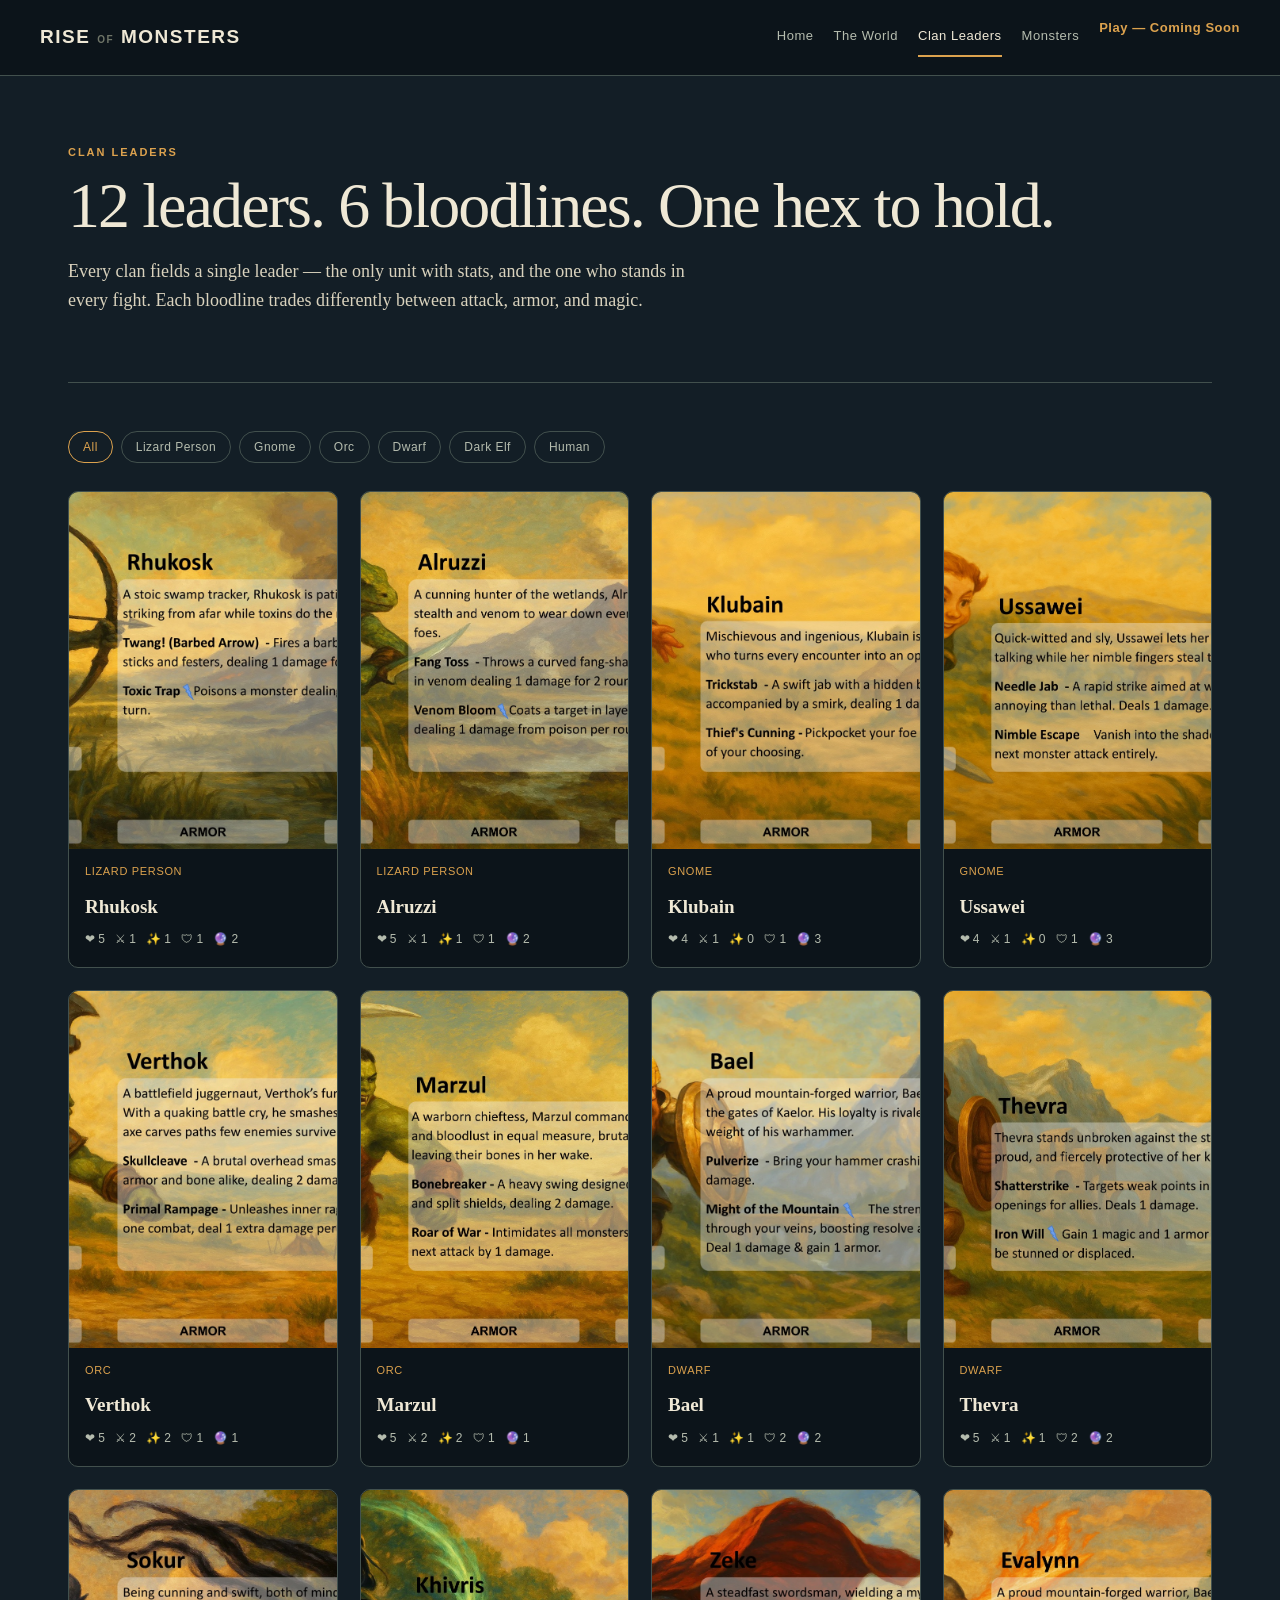
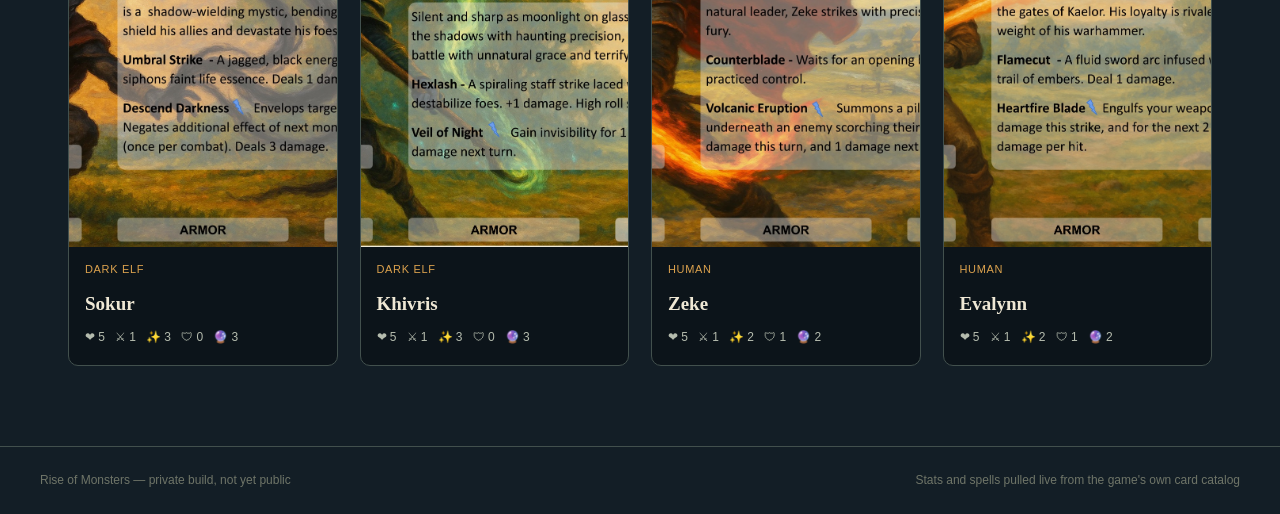
==== clans.html @ b1db849e "Initial publish: Rise of Monsters marketing site Standalone static site (home, world/lore, Clan Lead" ====
<!doctype html>
<html lang="en">
<head>
  <meta charset="utf-8">
  <meta name="viewport" content="width=device-width, initial-scale=1">
  <meta name="theme-color" content="#131e26">
  <title>Clan Leaders — Rise of Monsters</title>
  <link rel="stylesheet" href="/site.css">
</head>
<body>
  <header class="site-header">
    <a href="/" class="wordmark">RISE <small>OF</small> MONSTERS</a>
    <nav class="site-nav">
      <a href="/">Home</a>
      <a href="/world.html">The World</a>
      <a href="/clans.html" aria-current="page">Clan Leaders</a>
      <a href="/monsters.html">Monsters</a>
      <span class="cta quiet" aria-disabled="true" title="Playable demo not yet released">Play — Coming Soon</span>
    </nav>
  </header>

  <main>
    <section class="hero" style="text-align:left;padding-top:20px">
      <p class="eyebrow">Clan Leaders</p>
      <h1>12 leaders. 6 bloodlines. One hex to hold.</h1>
      <p class="lede" style="margin-left:0">
        Every clan fields a single leader — the only unit with stats, and the one who stands
        in every fight. Each bloodline trades differently between attack, armor, and magic.
      </p>
    </section>

    <div class="gallery-filters" id="filters">
      <button data-filter="all" class="active">All</button>
      <button data-filter="Lizard Person">Lizard Person</button>
      <button data-filter="Gnome">Gnome</button>
      <button data-filter="Orc">Orc</button>
      <button data-filter="Dwarf">Dwarf</button>
      <button data-filter="Dark Elf">Dark Elf</button>
      <button data-filter="Human">Human</button>
    </div>

    <div class="card-grid" id="grid">
      <p class="loading">Loading the roster…</p>
    </div>
  </main>

  <dialog id="detail">
    <div class="detail-body">
      <button class="close" id="close-detail">Close</button>
      <div class="detail-img"></div>
      <p class="eyebrow detail-subtitle"></p>
      <h2 class="detail-title"></h2>
      <p class="stats detail-stats" style="font-size:13px;color:#b5bcae;margin-bottom:12px"></p>
      <p class="detail-body-text" style="color:#d9d2bd"></p>
    </div>
  </dialog>

  <footer class="site-footer">
    <span>Rise of Monsters — private build, not yet public</span>
    <span>Stats and spells pulled live from the game's own card catalog</span>
  </footer>

  <script type="module" src="/clans-page.js"></script>
</body>
</html>
---- site.css ----
:root {
  color-scheme: dark;
  --paper: #efe8d5;
  --ink: #29322f;
  --muted: #6f7568;
  --gold: #dca24e;
  --night: #131e26;
  --night-deep: #0c141a;
  --line: #42504d;
}
* {
  box-sizing: border-box;
}
body {
  margin: 0;
  background: var(--night);
  color: var(--paper);
  font: 16px/1.6 Georgia, "Times New Roman", serif;
}
a {
  color: inherit;
}
h1, h2, h3, p {
  margin-top: 0;
}
h1 {
  font-size: clamp(36px, 5vw, 64px);
  line-height: 1.05;
  font-weight: 400;
  letter-spacing: -0.03em;
  margin-bottom: 18px;
}
h2 {
  font-size: clamp(24px, 3vw, 32px);
  font-weight: 400;
  margin-bottom: 14px;
}
h3 {
  font-size: 19px;
  font-weight: 700;
  margin-bottom: 6px;
}
.eyebrow {
  font-family: Arial, Helvetica, sans-serif;
  font-size: 11px;
  letter-spacing: 0.18em;
  font-weight: 700;
  color: var(--gold);
  text-transform: uppercase;
  margin: 0 0 10px;
}
.site-header {
  min-height: 76px;
  border-bottom: 1px solid var(--line);
  display: flex;
  align-items: center;
  flex-wrap: wrap;
  gap: 24px;
  padding: 16px max(24px, calc((100vw - 1200px) / 2));
  background: var(--night-deep);
}
.site-header .wordmark {
  text-decoration: none;
  font-family: Arial, Helvetica, sans-serif;
  font-size: 19px;
  font-weight: 700;
  letter-spacing: 0.08em;
}
.site-header .wordmark small {
  font-size: 10px;
  color: var(--muted);
}
.site-nav {
  display: flex;
  gap: 20px;
  margin-left: auto;
  font-family: Arial, Helvetica, sans-serif;
  font-size: 13px;
  letter-spacing: 0.04em;
}
.site-nav a {
  text-decoration: none;
  color: #b5bcae;
  padding: 8px 0;
  border-bottom: 2px solid transparent;
}
.site-nav a:hover,
.site-nav a[aria-current="page"] {
  color: var(--paper);
  border-bottom-color: var(--gold);
}
.site-nav .cta {
  color: var(--gold);
  font-weight: 700;
}
main {
  max-width: 1200px;
  margin: auto;
  padding: 48px 28px 80px;
}
.hero {
  padding: 60px 0 40px;
  text-align: center;
  border-bottom: 1px solid var(--line);
  margin-bottom: 48px;
}
.hero p.lede {
  max-width: 640px;
  margin: 0 auto 28px;
  color: #d9d2bd;
  font-size: 18px;
}
.btn {
  display: inline-block;
  font-family: Arial, Helvetica, sans-serif;
  font-weight: 700;
  font-size: 14px;
  letter-spacing: 0.03em;
  text-decoration: none;
  padding: 13px 22px;
  border-radius: 4px;
  border: 1px solid var(--gold);
  background: var(--gold);
  color: #202a2d;
  margin: 0 8px;
}
.btn.quiet {
  background: transparent;
  color: var(--paper);
  border-color: currentColor;
}
.btn:hover {
  background: #edbc73;
  border-color: #edbc73;
}
.btn.quiet:hover {
  background: rgba(255,255,255,0.06);
}
.tiles {
  display: grid;
  grid-template-columns: repeat(auto-fit, minmax(260px, 1fr));
  gap: 24px;
  margin-bottom: 56px;
}
.tile {
  background: var(--night-deep);
  border: 1px solid var(--line);
  border-radius: 8px;
  padding: 26px;
  text-decoration: none;
  display: block;
}
.tile:hover {
  border-color: var(--gold);
}
.tile p {
  font-family: Arial, Helvetica, sans-serif;
  font-size: 14px;
  color: #b5bcae;
}
section + section {
  margin-top: 56px;
}
.callout {
  background: rgba(220, 162, 78, 0.08);
  border: 1px solid var(--gold);
  border-radius: 8px;
  padding: 20px 24px;
  font-family: Arial, Helvetica, sans-serif;
  font-size: 14px;
  color: #e8d9b8;
}
.callout strong {
  color: var(--gold);
}
.realm-grid {
  display: grid;
  grid-template-columns: repeat(auto-fit, minmax(200px, 1fr));
  gap: 16px;
  margin: 24px 0;
}
.realm-card {
  border: 1px solid var(--line);
  border-left: 4px solid var(--realm-color, var(--gold));
  border-radius: 6px;
  padding: 16px 18px;
  background: var(--night-deep);
}
.realm-card .eyebrow {
  color: var(--realm-color, var(--gold));
}
.ladder {
  font-family: Arial, Helvetica, sans-serif;
  font-size: 14px;
  color: #d9d2bd;
}
.ladder li {
  margin-bottom: 8px;
}
.gallery-filters {
  display: flex;
  flex-wrap: wrap;
  gap: 8px;
  margin-bottom: 28px;
  font-family: Arial, Helvetica, sans-serif;
}
.gallery-filters button {
  font-family: inherit;
  font-size: 12px;
  letter-spacing: 0.04em;
  padding: 8px 14px;
  border-radius: 20px;
  border: 1px solid var(--line);
  background: transparent;
  color: #b5bcae;
  cursor: pointer;
}
.gallery-filters button.active {
  border-color: var(--gold);
  color: var(--gold);
}
.card-grid {
  display: grid;
  grid-template-columns: repeat(auto-fill, minmax(220px, 1fr));
  gap: 22px;
}
.entity-card {
  background: var(--night-deep);
  border: 1px solid var(--line);
  border-radius: 10px;
  overflow: hidden;
  cursor: pointer;
}
.entity-card:hover {
  border-color: var(--gold);
}
.entity-card img {
  width: 100%;
  aspect-ratio: 3 / 4;
  object-fit: cover;
  display: block;
  background: #0c141a;
}
.entity-card .meta {
  padding: 14px 16px 18px;
}
.entity-card .tag {
  font-family: Arial, Helvetica, sans-serif;
  font-size: 11px;
  letter-spacing: 0.06em;
  color: var(--gold);
  text-transform: uppercase;
}
.entity-card .stats {
  font-family: Arial, Helvetica, sans-serif;
  font-size: 12px;
  color: #b5bcae;
  margin-top: 8px;
  display: flex;
  gap: 10px;
  flex-wrap: wrap;
}
dialog#detail {
  border: 1px solid var(--gold);
  border-radius: 10px;
  background: var(--night-deep);
  color: var(--paper);
  padding: 0;
  max-width: 640px;
  width: 92vw;
}
dialog#detail::backdrop {
  background: rgba(0,0,0,0.7);
}
dialog#detail .detail-body {
  padding: 26px 28px 30px;
}
dialog#detail .detail-body-text {
  white-space: pre-line;
}
dialog#detail img {
  width: 100%;
  border-radius: 6px;
  margin-bottom: 18px;
}
dialog#detail .close {
  font-family: Arial, Helvetica, sans-serif;
  float: right;
  background: transparent;
  border: 1px solid var(--line);
  color: var(--paper);
  border-radius: 4px;
  padding: 6px 10px;
  cursor: pointer;
}
.site-footer {
  border-top: 1px solid var(--line);
  padding: 24px max(24px, calc((100vw - 1200px) / 2));
  font-family: Arial, Helvetica, sans-serif;
  font-size: 12px;
  color: var(--muted);
  display: flex;
  justify-content: space-between;
  flex-wrap: wrap;
  gap: 12px;
}
.loading, .empty {
  font-family: Arial, Helvetica, sans-serif;
  color: var(--muted);
  font-size: 14px;
}
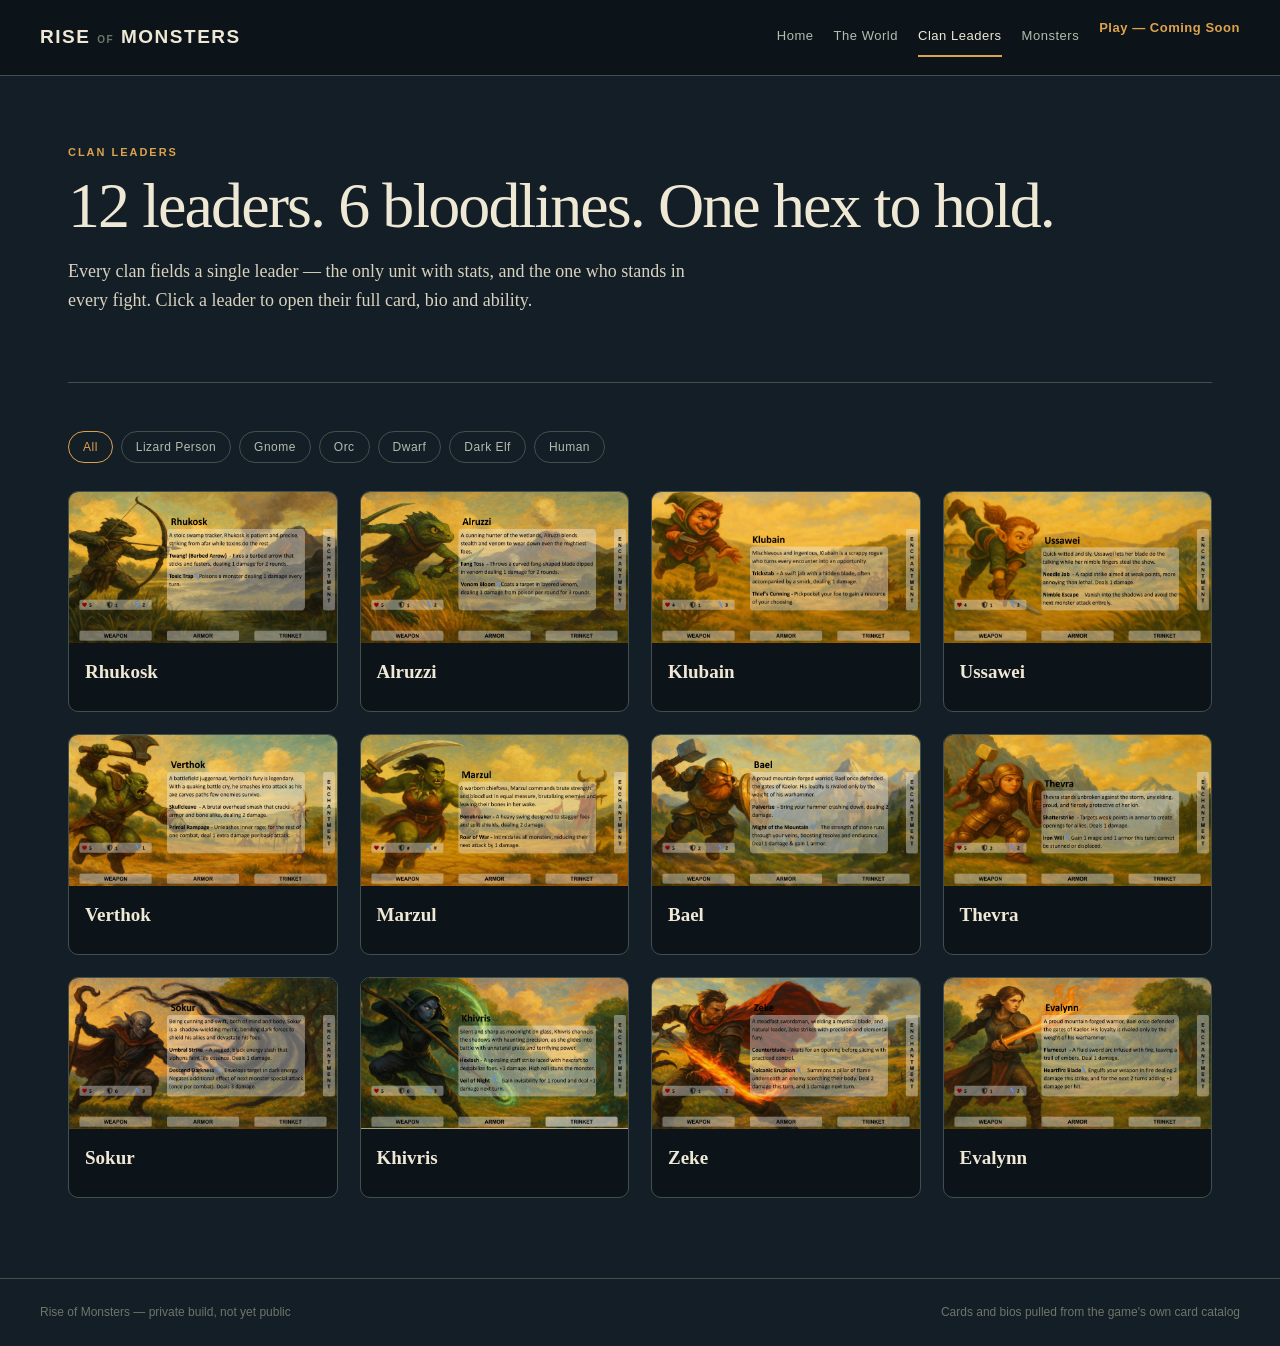
==== commit 24f071e4: "Drop fake stats, add click-to-drawer cards, fix terrain/amulet copy Gallery cards (Clan Leaders, Mon" ====
--- a/clans.html
+++ b/clans.html
@@ -25,7 +25,7 @@
       <h1>12 leaders. 6 bloodlines. One hex to hold.</h1>
       <p class="lede" style="margin-left:0">
         Every clan fields a single leader — the only unit with stats, and the one who stands
-        in every fight. Each bloodline trades differently between attack, armor, and magic.
+        in every fight. Click a leader to open their full card, bio and ability.
       </p>
     </section>
 
@@ -44,20 +44,9 @@
     </div>
   </main>
 
-  <dialog id="detail">
-    <div class="detail-body">
-      <button class="close" id="close-detail">Close</button>
-      <div class="detail-img"></div>
-      <p class="eyebrow detail-subtitle"></p>
-      <h2 class="detail-title"></h2>
-      <p class="stats detail-stats" style="font-size:13px;color:#b5bcae;margin-bottom:12px"></p>
-      <p class="detail-body-text" style="color:#d9d2bd"></p>
-    </div>
-  </dialog>
-
   <footer class="site-footer">
     <span>Rise of Monsters — private build, not yet public</span>
-    <span>Stats and spells pulled live from the game's own card catalog</span>
+    <span>Cards and bios pulled from the game's own card catalog</span>
   </footer>
 
   <script type="module" src="/clans-page.js"></script>
--- a/site.css
+++ b/site.css
@@ -136,6 +136,90 @@
 .btn.quiet:hover {
   background: rgba(255,255,255,0.06);
 }
+.story-hook {
+  margin: -48px -28px 0;
+  padding: 120px max(28px, calc((100vw - 1200px) / 2)) 90px;
+  background-size: cover;
+  background-position: center;
+  text-align: center;
+  border-bottom: 1px solid var(--line);
+}
+.story-hook .lede {
+  max-width: 640px;
+  margin: 0 auto 28px;
+  color: #ecdfc0;
+  font-size: 18px;
+  text-shadow: 0 2px 10px rgba(0,0,0,0.6);
+}
+.story-hook h1 {
+  text-shadow: 0 2px 14px rgba(0,0,0,0.7);
+}
+.scroll-cue {
+  margin: 36px 0 0;
+  font-family: Arial, Helvetica, sans-serif;
+  font-size: 12px;
+  letter-spacing: 0.12em;
+  text-transform: uppercase;
+  color: var(--gold);
+  animation: scroll-cue-bounce 2.2s ease-in-out infinite;
+}
+@keyframes scroll-cue-bounce {
+  0%, 100% { transform: translateY(0); opacity: 0.6; }
+  50% { transform: translateY(6px); opacity: 1; }
+}
+.story-scroll {
+  display: flex;
+  flex-direction: column;
+  gap: 1px;
+  margin: 0 -28px;
+}
+.story-stage {
+  padding: 90px max(28px, calc((100vw - 760px) / 2));
+  text-align: center;
+  border-bottom: 1px solid var(--line);
+  background: var(--night-deep);
+  opacity: 0;
+  transform: translateY(28px);
+  transition: opacity 0.7s ease, transform 0.7s ease;
+}
+.story-stage:nth-child(even) {
+  background: #101a21;
+}
+.story-stage.in-view {
+  opacity: 1;
+  transform: translateY(0);
+}
+.story-stage h2 {
+  max-width: 680px;
+  margin: 0 auto 14px;
+}
+.story-text {
+  max-width: 620px;
+  margin: 0 auto;
+  color: #d9d2bd;
+  font-size: 17px;
+}
+.story-finale {
+  margin: 0 -28px 56px;
+  padding: 100px max(28px, calc((100vw - 1200px) / 2));
+  background-size: cover;
+  background-position: center;
+  text-align: center;
+  border-bottom: 1px solid var(--line);
+}
+.story-finale .lede {
+  max-width: 560px;
+  margin: 0 auto 24px;
+  color: #ecdfc0;
+}
+@media (prefers-reduced-motion: reduce) {
+  .story-stage {
+    transition: none;
+  }
+  .scroll-cue {
+    animation: none;
+  }
+}
 .tiles {
   display: grid;
   grid-template-columns: repeat(auto-fit, minmax(260px, 1fr));
@@ -236,11 +320,18 @@
 }
 .entity-card img {
   width: 100%;
-  aspect-ratio: 3 / 4;
+  aspect-ratio: 2 / 3;
   object-fit: cover;
   display: block;
   background: #0c141a;
 }
+.entity-card.wide img {
+  /* Hero art is the full 1600x900 card render, not a cropped portrait.
+     Match its real aspect ratio so object-fit:cover shows the whole card
+     instead of cutting most of it off. */
+  aspect-ratio: 16 / 9;
+  object-position: top;
+}
 .entity-card .meta {
   padding: 14px 16px 18px;
 }
@@ -251,41 +342,27 @@
   color: var(--gold);
   text-transform: uppercase;
 }
-.entity-card .stats {
-  font-family: Arial, Helvetica, sans-serif;
-  font-size: 12px;
-  color: #b5bcae;
-  margin-top: 8px;
-  display: flex;
-  gap: 10px;
-  flex-wrap: wrap;
-}
-dialog#detail {
+.entity-card.open {
+  border-color: var(--gold);
+}
+.card-drawer {
+  grid-column: 1 / -1;
+  background: var(--night-deep);
   border: 1px solid var(--gold);
   border-radius: 10px;
-  background: var(--night-deep);
-  color: var(--paper);
-  padding: 0;
-  max-width: 640px;
-  width: 92vw;
-}
-dialog#detail::backdrop {
-  background: rgba(0,0,0,0.7);
-}
-dialog#detail .detail-body {
-  padding: 26px 28px 30px;
-}
-dialog#detail .detail-body-text {
-  white-space: pre-line;
-}
-dialog#detail img {
-  width: 100%;
-  border-radius: 6px;
-  margin-bottom: 18px;
-}
-dialog#detail .close {
-  font-family: Arial, Helvetica, sans-serif;
-  float: right;
+  padding: 22px 26px 26px;
+  position: relative;
+  animation: drawer-open 0.18s ease-out;
+}
+@keyframes drawer-open {
+  from { opacity: 0; transform: translateY(-8px); }
+  to { opacity: 1; transform: translateY(0); }
+}
+.card-drawer-close {
+  position: absolute;
+  top: 16px;
+  right: 16px;
+  font-family: Arial, Helvetica, sans-serif;
   background: transparent;
   border: 1px solid var(--line);
   color: var(--paper);
@@ -293,6 +370,30 @@
   padding: 6px 10px;
   cursor: pointer;
 }
+.card-drawer-body {
+  display: grid;
+  grid-template-columns: minmax(180px, 320px) 1fr;
+  gap: 24px;
+  align-items: start;
+}
+.card-drawer-body img {
+  width: 100%;
+  border-radius: 8px;
+  aspect-ratio: 2 / 3;
+  object-fit: cover;
+}
+.card-drawer-body img.wide {
+  aspect-ratio: 16 / 9;
+}
+.card-drawer-copy {
+  white-space: pre-line;
+  color: var(--paper);
+}
+@media (max-width: 700px) {
+  .card-drawer-body {
+    grid-template-columns: 1fr;
+  }
+}
 .site-footer {
   border-top: 1px solid var(--line);
   padding: 24px max(24px, calc((100vw - 1200px) / 2));
